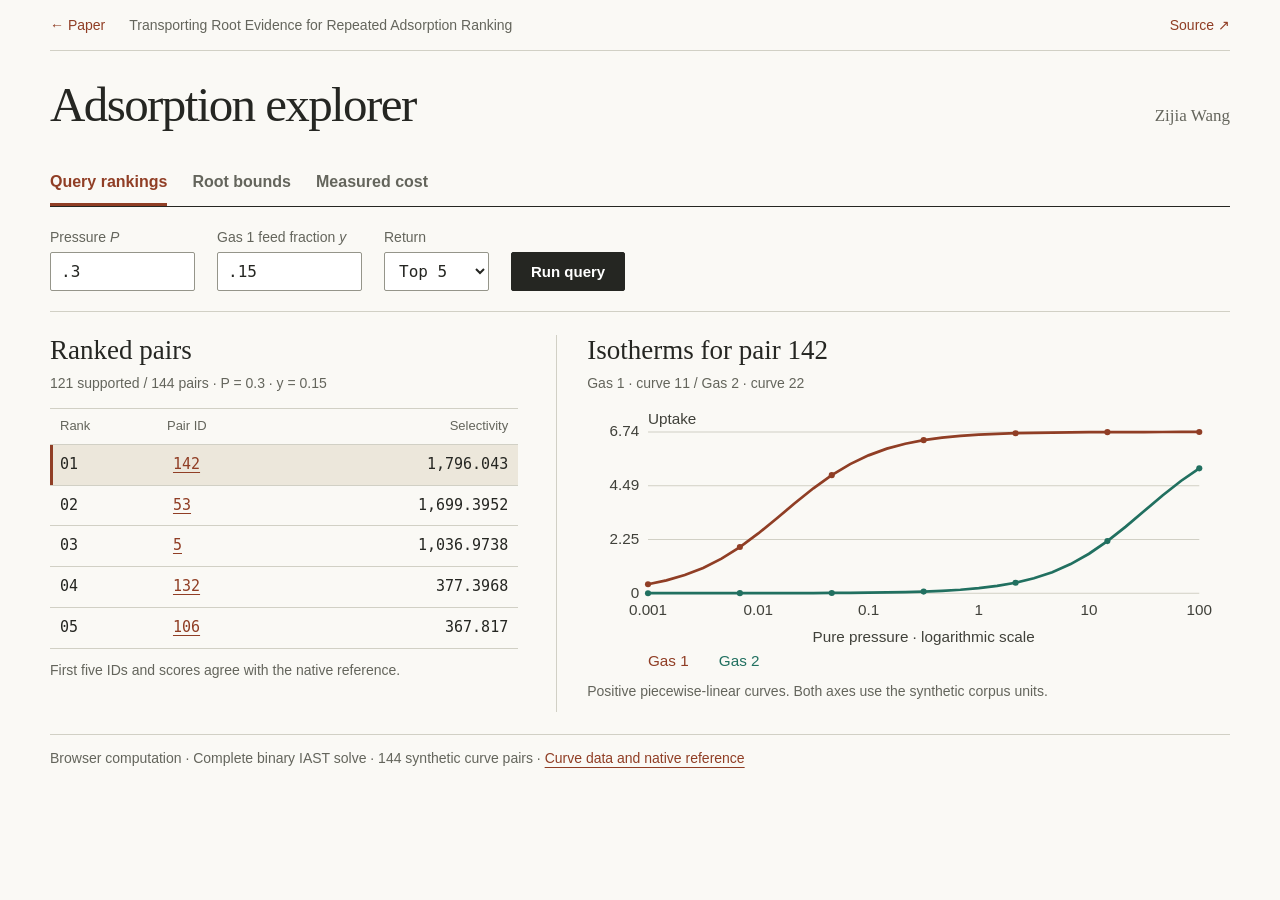
==== docs/explorer/index.html @ b8fac3f7 "Add interactive adsorption explorer with browser queries and benchmark inspection" ====
<!doctype html><html lang="en"><head><meta charset="utf-8"><meta name="viewport" content="width=device-width, initial-scale=1"><meta name="author" content="Zijia Wang"><title>Adsorption explorer · Zijia Wang</title><link rel="stylesheet" href="explorer.css"><script type="module" src="explorer.mjs"></script></head>
<body><header><a href="../">← Paper</a><span>Transporting Root Evidence for Repeated Adsorption Ranking</span><a href="https://github.com/OliverDOU776/Transporting-Root-Evidence-for-Repeated-Adsorption-Ranking">Source ↗</a></header>
<main><div class="mast"><h1>Adsorption explorer</h1><p>Zijia Wang</p></div>
<nav aria-label="Analysis view"><a href="#ranking">Query rankings</a><a href="#bounds">Root bounds</a><a href="#cost">Measured cost</a></nav>
<p id="load" role="status">Loading the curve pool and measurements…</p>
<section id="ranking" hidden><form id="query" class="strip"><label>Pressure <i>P</i><input name="pressure" type="number" step="any" min=".001" max="100" required value=".3"></label><label>Gas 1 feed fraction <i>y</i><input name="feed" type="number" step="any" min=".001" max=".999" required value=".15"></label><label>Return<select name="k"><option value="5">Top 5</option><option value="10">Top 10</option><option value="20">Top 20</option></select></label><button type="submit">Run query</button></form>
<div class="workspace"><article><h2>Ranked pairs</h2><p class="meta" id="query-meta"></p><table><thead><tr><th>Rank</th><th>Pair ID</th><th>Selectivity</th></tr></thead><tbody id="ranks"></tbody></table><p class="foot" id="match" aria-live="polite"></p></article><article class="plot"><h2 id="pair-title">Pure-gas isotherms</h2><p id="pair-meta" class="meta"></p><div id="curves"></div><p class="foot">Positive piecewise-linear curves. Both axes use the synthetic corpus units.</p></article></div>
<p class="source">Browser computation · Complete binary IAST solve · 144 synthetic curve pairs · <a href="../media/query-replay-data.json">Curve data and native reference</a></p></section>
<section id="bounds" hidden><div class="strip"><label>Destination pressure <i>P′</i><input id="dest" type="range" min=".5" max="2" step=".05" value="1.1"><output for="dest" id="dest-out"></output></label><label>Eligible score cutoff <i>τ</i><input id="cut" type="number" min=".05" max="10" step=".05" value="1"></label></div><div class="workspace"><article><h2>Source equilibrium</h2><p class="meta">Analytic Henry isotherms · equal feed</p><dl><dt>Curves</dt><dd>q₁(p) = p, q₂(p) = 2p</dd><dt>Pure pressure support</dt><dd>[0, 10]</dd><dt>Source pressure</dt><dd>1</dd><dt>Source root</dt><dd>x* = 1/3</dd></dl></article><article class="plot"><h2>Destination enclosure</h2><p class="meta">Adsorbed mole fraction of gas 1</p><div id="bound-plot"></div><p class="decision" id="verdict" aria-live="polite"></p></article></div><p class="source">Analytic calculation · The cutoff is assumed to come from an eligible ranking witness.</p></section>
<section id="cost" hidden><div class="strip"><label>Relation<select id="relation"><option value="crafted">CRAFTED · CO₂/N₂</option><option value="nist">NIST · CO₂/CH₄</option></select></label><label>Stream<select id="regime"><option value="near">Near</option><option value="far">Far</option></select></label><label>Return<select id="cost-k"><option value="1">Top 1</option><option value="50">Top 50</option></select></label><label>Query prefix<select id="prefix"><option>1</option><option>8</option><option>16</option><option>32</option><option selected>64</option></select></label></div><div class="workspace"><article><h2>Timing blocks</h2><p id="cost-meta" class="meta"></p><table><thead><tr><th>Block</th><th>Transport / LeanCap</th></tr></thead><tbody id="blocks"></tbody></table><p id="cost-note" class="foot" aria-live="polite"></p></article><article class="plot"><h2>Paid time by query prefix</h2><p class="meta">Within-block ratio · lower values favor Transport</p><div id="cost-plot"></div><p class="foot">Points show medians. Whiskers span the three paired technical blocks.</p></article></div><p class="source">Recorded measurements · Original near/far study · Preparation, acquisition and teardown included · <a href="https://github.com/OliverDOU776/Transporting-Root-Evidence-for-Repeated-Adsorption-Ranking/blob/main/evidence/published_results.csv">Source table</a></p></section></main>
</body></html>
---- docs/explorer/explorer.css ----
:root{--paper:#faf9f5;--ink:#252622;--soft:#64655c;--rule:#d1d0c5;--accent:#903e25;--green:#217060;--serif:Georgia,'STIX Two Text',serif;--sans:'Source Sans 3','Segoe UI',sans-serif;--mono:'IBM Plex Mono',Consolas,monospace}
*{box-sizing:border-box}body{margin:0;background:var(--paper);color:var(--ink);font:16px/1.45 var(--sans)}header,main{width:min(1180px,94%);margin:auto}header{display:flex;align-items:center;gap:24px;border-bottom:1px solid var(--rule);padding:15px 0;font-size:14px}header span{flex:1;color:var(--soft)}a{color:var(--accent);text-underline-offset:4px}header a,nav a{text-decoration:none}a:hover{text-decoration:underline}.mast{display:flex;align-items:baseline;justify-content:space-between;gap:18px;margin:27px 0 19px}.mast h1{font:normal clamp(32px,4.5vw,49px)/1.1 var(--serif);margin:0;letter-spacing:-1.6px}.mast p{color:var(--soft);font:17px var(--serif)}nav{display:flex;gap:25px;border-bottom:1px solid var(--ink)}nav a{padding:8px 0 10px;color:var(--soft);font-weight:600}nav a[aria-current=page]{color:var(--accent);border-bottom:3px solid}.strip{display:flex;align-items:end;gap:22px;flex-wrap:wrap;padding:20px 0;border-bottom:1px solid var(--rule)}label{display:block;font-size:14px;color:var(--soft)}input,select{display:block;margin-top:4px;height:39px;padding:6px 10px;border:1px solid #95958a;color:var(--ink);background:white;border-radius:2px;font:16px var(--mono)}input[type=number]{width:145px}select{min-width:105px}input[type=range]{display:inline-block;vertical-align:middle;margin-right:12px;width:225px;padding:0;accent-color:var(--accent)}button{font:600 15px var(--sans);cursor:pointer}button[type=submit]{background:var(--ink);color:white;padding:9px 19px;border:1px solid var(--ink);border-radius:2px;height:39px}button[type=submit]:hover{background:var(--accent)}a:focus-visible,button:focus-visible,input:focus-visible,select:focus-visible{outline:3px solid #aa613c;outline-offset:3px}.workspace{display:grid;grid-template-columns: minmax(320px,.82fr) minmax(400px,1.18fr);gap:38px;padding:23px 0 12px}.workspace article{min-width:0}.workspace h2{font:normal 27px/1.15 var(--serif);margin:0}.meta,.foot,.source{color:var(--soft);font-size:14px}.meta{margin:7px 0 15px}.foot{margin:11px 0}.source{border-top:1px solid var(--rule);padding-top:13px;margin:10px 0 24px}.plot{border-left:1px solid var(--rule);padding-left:30px}.plot svg{width:100%;height:auto;display:block}.plot svg text{font-family:var(--sans)}table{border-collapse:collapse;width:100%;font-variant-numeric:tabular-nums}td,th{padding:8px 10px;border-bottom:1px solid var(--rule);text-align:left}th{font-weight:500;font-size:13px;color:var(--soft);border-top:1px solid var(--rule)}td:last-child,th:last-child{text-align:right}td{font-family:var(--mono);font-size:15px}tr.selected{background:#ece7db}tr.selected td:first-child{box-shadow:inset 3px 0 var(--accent)}#ranks button{border:0;background:none;color:var(--accent);font:inherit;text-decoration:underline;text-underline-offset:3px}dl{margin:0}dt,dd{display:inline-block;width:52%;border-top:1px solid var(--rule);padding:10px 0;margin:0;font-size:14px}dd{width:48%;font-family:var(--mono)}.decision{border-top:1px solid var(--rule);padding:12px 0;font-size:16px}.decision strong{color:var(--accent)}output{font:18px var(--mono)}[hidden]{display:none!important}@media(max-width:760px){.workspace{grid-template-columns:1fr;gap:16px}.plot{border:0;padding:16px 0 0;border-top:1px solid var(--rule)}.mast{margin:20px 0 12px}.mast p,header span{display:none}header{justify-content:space-between}.strip{gap:14px}input[type=number]{width:115px}nav{gap:17px}nav a{font-size:14px}.workspace h2{font-size:24px}}@media(prefers-reduced-motion:reduce){*{scroll-behavior:auto}}
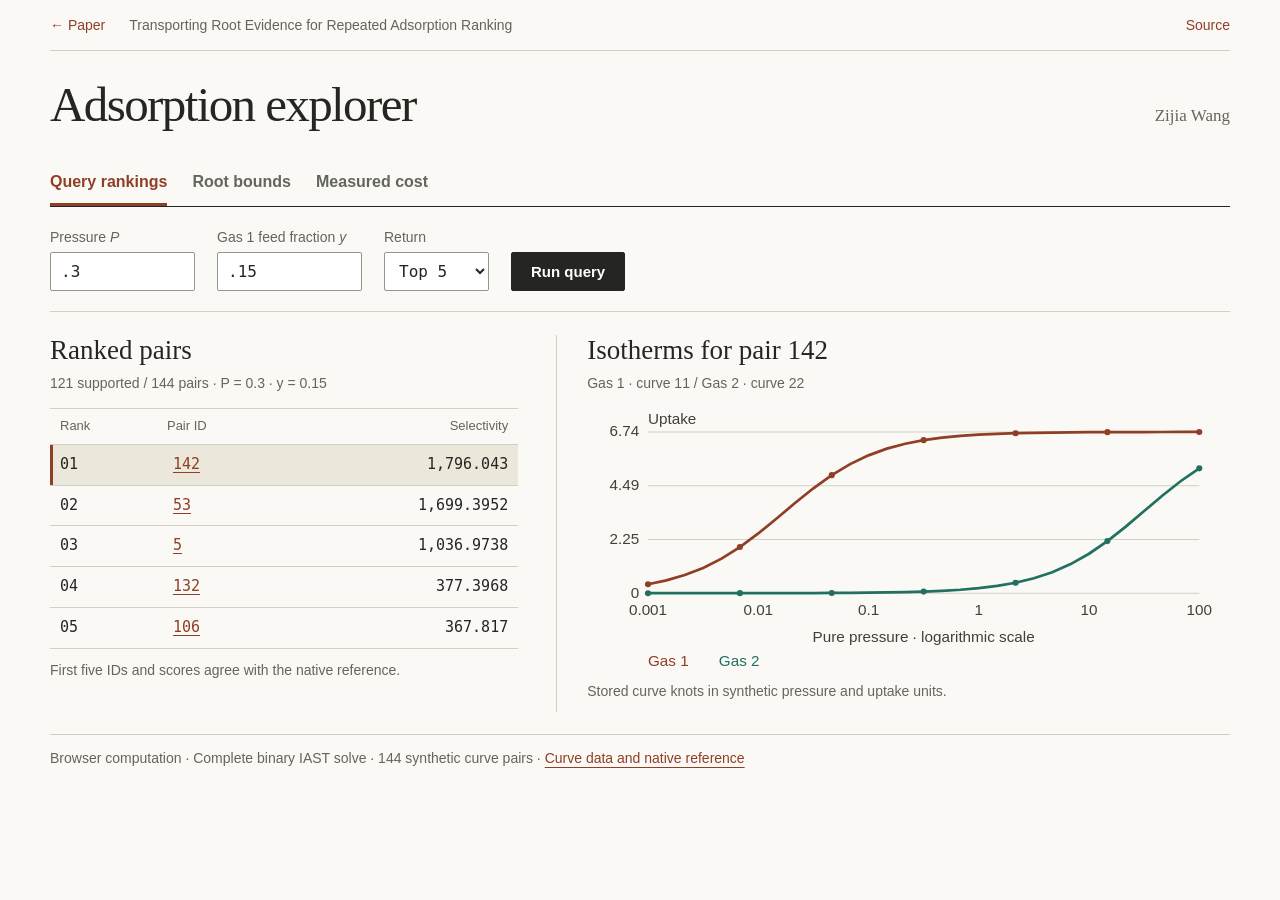
==== commit 334f39b9: "Record the interactive adsorption explorer and update the paper page Show browser queries, pair insp" ====
--- a/docs/explorer/index.html
+++ b/docs/explorer/index.html
@@ -1,11 +1,207 @@
-<!doctype html><html lang="en"><head><meta charset="utf-8"><meta name="viewport" content="width=device-width, initial-scale=1"><meta name="author" content="Zijia Wang"><title>Adsorption explorer · Zijia Wang</title><link rel="stylesheet" href="explorer.css"><script type="module" src="explorer.mjs"></script></head>
-<body><header><a href="../">← Paper</a><span>Transporting Root Evidence for Repeated Adsorption Ranking</span><a href="https://github.com/OliverDOU776/Transporting-Root-Evidence-for-Repeated-Adsorption-Ranking">Source ↗</a></header>
-<main><div class="mast"><h1>Adsorption explorer</h1><p>Zijia Wang</p></div>
-<nav aria-label="Analysis view"><a href="#ranking">Query rankings</a><a href="#bounds">Root bounds</a><a href="#cost">Measured cost</a></nav>
-<p id="load" role="status">Loading the curve pool and measurements…</p>
-<section id="ranking" hidden><form id="query" class="strip"><label>Pressure <i>P</i><input name="pressure" type="number" step="any" min=".001" max="100" required value=".3"></label><label>Gas 1 feed fraction <i>y</i><input name="feed" type="number" step="any" min=".001" max=".999" required value=".15"></label><label>Return<select name="k"><option value="5">Top 5</option><option value="10">Top 10</option><option value="20">Top 20</option></select></label><button type="submit">Run query</button></form>
-<div class="workspace"><article><h2>Ranked pairs</h2><p class="meta" id="query-meta"></p><table><thead><tr><th>Rank</th><th>Pair ID</th><th>Selectivity</th></tr></thead><tbody id="ranks"></tbody></table><p class="foot" id="match" aria-live="polite"></p></article><article class="plot"><h2 id="pair-title">Pure-gas isotherms</h2><p id="pair-meta" class="meta"></p><div id="curves"></div><p class="foot">Positive piecewise-linear curves. Both axes use the synthetic corpus units.</p></article></div>
-<p class="source">Browser computation · Complete binary IAST solve · 144 synthetic curve pairs · <a href="../media/query-replay-data.json">Curve data and native reference</a></p></section>
-<section id="bounds" hidden><div class="strip"><label>Destination pressure <i>P′</i><input id="dest" type="range" min=".5" max="2" step=".05" value="1.1"><output for="dest" id="dest-out"></output></label><label>Eligible score cutoff <i>τ</i><input id="cut" type="number" min=".05" max="10" step=".05" value="1"></label></div><div class="workspace"><article><h2>Source equilibrium</h2><p class="meta">Analytic Henry isotherms · equal feed</p><dl><dt>Curves</dt><dd>q₁(p) = p, q₂(p) = 2p</dd><dt>Pure pressure support</dt><dd>[0, 10]</dd><dt>Source pressure</dt><dd>1</dd><dt>Source root</dt><dd>x* = 1/3</dd></dl></article><article class="plot"><h2>Destination enclosure</h2><p class="meta">Adsorbed mole fraction of gas 1</p><div id="bound-plot"></div><p class="decision" id="verdict" aria-live="polite"></p></article></div><p class="source">Analytic calculation · The cutoff is assumed to come from an eligible ranking witness.</p></section>
-<section id="cost" hidden><div class="strip"><label>Relation<select id="relation"><option value="crafted">CRAFTED · CO₂/N₂</option><option value="nist">NIST · CO₂/CH₄</option></select></label><label>Stream<select id="regime"><option value="near">Near</option><option value="far">Far</option></select></label><label>Return<select id="cost-k"><option value="1">Top 1</option><option value="50">Top 50</option></select></label><label>Query prefix<select id="prefix"><option>1</option><option>8</option><option>16</option><option>32</option><option selected>64</option></select></label></div><div class="workspace"><article><h2>Timing blocks</h2><p id="cost-meta" class="meta"></p><table><thead><tr><th>Block</th><th>Transport / LeanCap</th></tr></thead><tbody id="blocks"></tbody></table><p id="cost-note" class="foot" aria-live="polite"></p></article><article class="plot"><h2>Paid time by query prefix</h2><p class="meta">Within-block ratio · lower values favor Transport</p><div id="cost-plot"></div><p class="foot">Points show medians. Whiskers span the three paired technical blocks.</p></article></div><p class="source">Recorded measurements · Original near/far study · Preparation, acquisition and teardown included · <a href="https://github.com/OliverDOU776/Transporting-Root-Evidence-for-Repeated-Adsorption-Ranking/blob/main/evidence/published_results.csv">Source table</a></p></section></main>
-</body></html>
+<!doctype html>
+<html lang="en">
+  <head>
+    <meta charset="utf-8" />
+    <meta name="viewport" content="width=device-width, initial-scale=1" />
+    <meta name="author" content="Zijia Wang" />
+    <title>Adsorption explorer · Zijia Wang</title>
+    <link rel="stylesheet" href="explorer.css" />
+    <script type="module" src="explorer.mjs"></script>
+  </head>
+  <body>
+    <header>
+      <a href="../">← Paper</a
+      ><span>Transporting Root Evidence for Repeated Adsorption Ranking</span
+      ><a
+        href="https://github.com/OliverDOU776/Transporting-Root-Evidence-for-Repeated-Adsorption-Ranking"
+        >Source</a
+      >
+    </header>
+    <main>
+      <div class="mast">
+        <h1>Adsorption explorer</h1>
+        <p>Zijia Wang</p>
+      </div>
+      <nav aria-label="Analysis view">
+        <a href="#ranking">Query rankings</a><a href="#bounds">Root bounds</a
+        ><a href="#cost">Measured cost</a>
+      </nav>
+      <p id="load" role="status">Loading the curve pool and measurements…</p>
+      <section id="ranking" hidden>
+        <form id="query" class="strip">
+          <label
+            >Pressure <i>P</i
+            ><input
+              name="pressure"
+              type="number"
+              step="any"
+              min=".001"
+              max="100"
+              required
+              value=".3" /></label
+          ><label
+            >Gas 1 feed fraction <i>y</i
+            ><input
+              name="feed"
+              type="number"
+              step="any"
+              min=".001"
+              max=".999"
+              required
+              value=".15" /></label
+          ><label
+            >Return<select name="k">
+              <option value="5">Top 5</option>
+              <option value="10">Top 10</option>
+              <option value="20">Top 20</option>
+            </select></label
+          ><button type="submit">Run query</button>
+        </form>
+        <div class="workspace">
+          <article>
+            <h2>Ranked pairs</h2>
+            <p class="meta" id="query-meta"></p>
+            <table>
+              <thead>
+                <tr>
+                  <th>Rank</th>
+                  <th>Pair ID</th>
+                  <th>Selectivity</th>
+                </tr>
+              </thead>
+              <tbody id="ranks"></tbody>
+            </table>
+            <p class="foot" id="match" aria-live="polite"></p>
+          </article>
+          <article class="plot">
+            <h2 id="pair-title">Pure-gas isotherms</h2>
+            <p id="pair-meta" class="meta"></p>
+            <div id="curves"></div>
+            <p class="foot">
+              Stored curve knots in synthetic pressure and uptake units.
+            </p>
+          </article>
+        </div>
+        <p class="source">
+          Browser computation · Complete binary IAST solve · 144 synthetic curve
+          pairs ·
+          <a href="../media/query-replay-data.json"
+            >Curve data and native reference</a
+          >
+        </p>
+      </section>
+      <section id="bounds" hidden>
+        <div class="strip">
+          <label
+            >Destination pressure <i>P′</i
+            ><input
+              id="dest"
+              type="range"
+              min=".5"
+              max="2"
+              step=".05"
+              value="1.1" /><output for="dest" id="dest-out"></output></label
+          ><label
+            >Eligible score cutoff <i>τ</i
+            ><input
+              id="cut"
+              type="number"
+              min=".05"
+              max="10"
+              step="any"
+              value="1"
+          /></label>
+        </div>
+        <div class="workspace">
+          <article>
+            <h2>Source equilibrium</h2>
+            <p class="meta">Analytic Henry isotherms · equal feed</p>
+            <dl>
+              <dt>Curves</dt>
+              <dd>q₁(p) = p, q₂(p) = 2p</dd>
+              <dt>Pure pressure support</dt>
+              <dd>[0, 10]</dd>
+              <dt>Source pressure</dt>
+              <dd>1</dd>
+              <dt>Source root</dt>
+              <dd>x* = 1/3</dd>
+            </dl>
+          </article>
+          <article class="plot">
+            <h2>Destination enclosure</h2>
+            <p class="meta">Adsorbed mole fraction of gas 1</p>
+            <div id="bound-plot"></div>
+            <p class="decision" id="verdict" aria-live="polite"></p>
+          </article>
+        </div>
+        <p class="source">
+          Analytic calculation · The cutoff is assumed to come from an eligible
+          ranking witness.
+        </p>
+      </section>
+      <section id="cost" hidden>
+        <div class="strip">
+          <label
+            >Relation<select id="relation">
+              <option value="crafted">CRAFTED · CO₂/N₂</option>
+              <option value="nist">NIST · CO₂/CH₄</option>
+            </select></label
+          ><label
+            >Stream<select id="regime">
+              <option value="near">Near</option>
+              <option value="far">Far</option>
+            </select></label
+          ><label
+            >Return<select id="cost-k">
+              <option value="1">Top 1</option>
+              <option value="50">Top 50</option>
+            </select></label
+          ><label
+            >Query prefix<select id="prefix">
+              <option>1</option>
+              <option>8</option>
+              <option>16</option>
+              <option>32</option>
+              <option selected>64</option>
+            </select></label
+          >
+        </div>
+        <div class="workspace">
+          <article>
+            <h2>Timing blocks</h2>
+            <p id="cost-meta" class="meta"></p>
+            <table>
+              <thead>
+                <tr>
+                  <th>Block</th>
+                  <th>Transport / LeanCap</th>
+                </tr>
+              </thead>
+              <tbody id="blocks"></tbody>
+            </table>
+            <p id="cost-note" class="foot" aria-live="polite"></p>
+          </article>
+          <article class="plot">
+            <h2>Paid time by query prefix</h2>
+            <p class="meta">
+              Within-block ratio · lower values favor Transport
+            </p>
+            <div id="cost-plot"></div>
+            <p class="foot">
+              Points show medians. Whiskers span the three paired technical
+              blocks.
+            </p>
+          </article>
+        </div>
+        <p class="source">
+          Recorded measurements · Original near/far study · Preparation,
+          acquisition and teardown included ·
+          <a
+            href="https://github.com/OliverDOU776/Transporting-Root-Evidence-for-Repeated-Adsorption-Ranking/blob/main/evidence/published_results.csv"
+            >Source table</a
+          >
+        </p>
+      </section>
+    </main>
+  </body>
+</html>
--- a/docs/explorer/explorer.css
+++ b/docs/explorer/explorer.css
@@ -1,2 +1,301 @@
-:root{--paper:#faf9f5;--ink:#252622;--soft:#64655c;--rule:#d1d0c5;--accent:#903e25;--green:#217060;--serif:Georgia,'STIX Two Text',serif;--sans:'Source Sans 3','Segoe UI',sans-serif;--mono:'IBM Plex Mono',Consolas,monospace}
-*{box-sizing:border-box}body{margin:0;background:var(--paper);color:var(--ink);font:16px/1.45 var(--sans)}header,main{width:min(1180px,94%);margin:auto}header{display:flex;align-items:center;gap:24px;border-bottom:1px solid var(--rule);padding:15px 0;font-size:14px}header span{flex:1;color:var(--soft)}a{color:var(--accent);text-underline-offset:4px}header a,nav a{text-decoration:none}a:hover{text-decoration:underline}.mast{display:flex;align-items:baseline;justify-content:space-between;gap:18px;margin:27px 0 19px}.mast h1{font:normal clamp(32px,4.5vw,49px)/1.1 var(--serif);margin:0;letter-spacing:-1.6px}.mast p{color:var(--soft);font:17px var(--serif)}nav{display:flex;gap:25px;border-bottom:1px solid var(--ink)}nav a{padding:8px 0 10px;color:var(--soft);font-weight:600}nav a[aria-current=page]{color:var(--accent);border-bottom:3px solid}.strip{display:flex;align-items:end;gap:22px;flex-wrap:wrap;padding:20px 0;border-bottom:1px solid var(--rule)}label{display:block;font-size:14px;color:var(--soft)}input,select{display:block;margin-top:4px;height:39px;padding:6px 10px;border:1px solid #95958a;color:var(--ink);background:white;border-radius:2px;font:16px var(--mono)}input[type=number]{width:145px}select{min-width:105px}input[type=range]{display:inline-block;vertical-align:middle;margin-right:12px;width:225px;padding:0;accent-color:var(--accent)}button{font:600 15px var(--sans);cursor:pointer}button[type=submit]{background:var(--ink);color:white;padding:9px 19px;border:1px solid var(--ink);border-radius:2px;height:39px}button[type=submit]:hover{background:var(--accent)}a:focus-visible,button:focus-visible,input:focus-visible,select:focus-visible{outline:3px solid #aa613c;outline-offset:3px}.workspace{display:grid;grid-template-columns: minmax(320px,.82fr) minmax(400px,1.18fr);gap:38px;padding:23px 0 12px}.workspace article{min-width:0}.workspace h2{font:normal 27px/1.15 var(--serif);margin:0}.meta,.foot,.source{color:var(--soft);font-size:14px}.meta{margin:7px 0 15px}.foot{margin:11px 0}.source{border-top:1px solid var(--rule);padding-top:13px;margin:10px 0 24px}.plot{border-left:1px solid var(--rule);padding-left:30px}.plot svg{width:100%;height:auto;display:block}.plot svg text{font-family:var(--sans)}table{border-collapse:collapse;width:100%;font-variant-numeric:tabular-nums}td,th{padding:8px 10px;border-bottom:1px solid var(--rule);text-align:left}th{font-weight:500;font-size:13px;color:var(--soft);border-top:1px solid var(--rule)}td:last-child,th:last-child{text-align:right}td{font-family:var(--mono);font-size:15px}tr.selected{background:#ece7db}tr.selected td:first-child{box-shadow:inset 3px 0 var(--accent)}#ranks button{border:0;background:none;color:var(--accent);font:inherit;text-decoration:underline;text-underline-offset:3px}dl{margin:0}dt,dd{display:inline-block;width:52%;border-top:1px solid var(--rule);padding:10px 0;margin:0;font-size:14px}dd{width:48%;font-family:var(--mono)}.decision{border-top:1px solid var(--rule);padding:12px 0;font-size:16px}.decision strong{color:var(--accent)}output{font:18px var(--mono)}[hidden]{display:none!important}@media(max-width:760px){.workspace{grid-template-columns:1fr;gap:16px}.plot{border:0;padding:16px 0 0;border-top:1px solid var(--rule)}.mast{margin:20px 0 12px}.mast p,header span{display:none}header{justify-content:space-between}.strip{gap:14px}input[type=number]{width:115px}nav{gap:17px}nav a{font-size:14px}.workspace h2{font-size:24px}}@media(prefers-reduced-motion:reduce){*{scroll-behavior:auto}}
+:root {
+  --paper: #faf9f5;
+  --ink: #252622;
+  --soft: #64655c;
+  --rule: #d1d0c5;
+  --accent: #903e25;
+  --green: #217060;
+  --serif: Georgia, "STIX Two Text", serif;
+  --sans: "Source Sans 3", "Segoe UI", sans-serif;
+  --mono: "IBM Plex Mono", Consolas, monospace;
+}
+* {
+  box-sizing: border-box;
+}
+body {
+  margin: 0;
+  background: var(--paper);
+  color: var(--ink);
+  font: 16px/1.45 var(--sans);
+}
+header,
+main {
+  width: min(1180px, 94%);
+  margin: auto;
+}
+header {
+  display: flex;
+  align-items: center;
+  gap: 24px;
+  border-bottom: 1px solid var(--rule);
+  padding: 15px 0;
+  font-size: 14px;
+}
+header span {
+  flex: 1;
+  color: var(--soft);
+}
+a {
+  color: var(--accent);
+  text-underline-offset: 4px;
+}
+header a,
+nav a {
+  text-decoration: none;
+}
+a:hover {
+  text-decoration: underline;
+}
+.mast {
+  display: flex;
+  align-items: baseline;
+  justify-content: space-between;
+  gap: 18px;
+  margin: 27px 0 19px;
+}
+.mast h1 {
+  font: normal clamp(32px, 4.5vw, 49px) / 1.1 var(--serif);
+  margin: 0;
+  letter-spacing: -1.6px;
+}
+.mast p {
+  color: var(--soft);
+  font: 17px var(--serif);
+}
+nav {
+  display: flex;
+  gap: 25px;
+  border-bottom: 1px solid var(--ink);
+}
+nav a {
+  padding: 8px 0 10px;
+  color: var(--soft);
+  font-weight: 600;
+}
+nav a[aria-current="page"] {
+  color: var(--accent);
+  border-bottom: 3px solid;
+}
+.strip {
+  display: flex;
+  align-items: end;
+  gap: 22px;
+  flex-wrap: wrap;
+  padding: 20px 0;
+  border-bottom: 1px solid var(--rule);
+}
+label {
+  display: block;
+  font-size: 14px;
+  color: var(--soft);
+}
+input,
+select {
+  display: block;
+  margin-top: 4px;
+  height: 39px;
+  padding: 6px 10px;
+  border: 1px solid #95958a;
+  color: var(--ink);
+  background: white;
+  border-radius: 2px;
+  font: 16px var(--mono);
+}
+input[type="number"] {
+  width: 145px;
+}
+select {
+  min-width: 105px;
+}
+input[type="range"] {
+  display: inline-block;
+  vertical-align: middle;
+  margin-right: 12px;
+  width: 225px;
+  padding: 0;
+  accent-color: var(--accent);
+}
+button {
+  font: 600 15px var(--sans);
+  cursor: pointer;
+}
+button[type="submit"] {
+  background: var(--ink);
+  color: white;
+  padding: 9px 19px;
+  border: 1px solid var(--ink);
+  border-radius: 2px;
+  height: 39px;
+}
+button[type="submit"]:hover {
+  background: var(--accent);
+}
+a:focus-visible,
+button:focus-visible,
+input:focus-visible,
+select:focus-visible {
+  outline: 3px solid #aa613c;
+  outline-offset: 3px;
+}
+.workspace {
+  display: grid;
+  grid-template-columns: minmax(320px, 0.82fr) minmax(400px, 1.18fr);
+  gap: 38px;
+  padding: 23px 0 12px;
+}
+.workspace article {
+  min-width: 0;
+}
+.workspace h2 {
+  font: normal 27px/1.15 var(--serif);
+  margin: 0;
+}
+.meta,
+.foot,
+.source {
+  color: var(--soft);
+  font-size: 14px;
+}
+.meta {
+  margin: 7px 0 15px;
+}
+.foot {
+  margin: 11px 0;
+}
+.source {
+  border-top: 1px solid var(--rule);
+  padding-top: 13px;
+  margin: 10px 0 24px;
+}
+.plot {
+  border-left: 1px solid var(--rule);
+  padding-left: 30px;
+}
+.plot svg {
+  width: 100%;
+  height: auto;
+  display: block;
+}
+.plot svg text {
+  font-family: var(--sans);
+}
+table {
+  border-collapse: collapse;
+  width: 100%;
+  font-variant-numeric: tabular-nums;
+}
+td,
+th {
+  padding: 8px 10px;
+  border-bottom: 1px solid var(--rule);
+  text-align: left;
+}
+th {
+  font-weight: 500;
+  font-size: 13px;
+  color: var(--soft);
+  border-top: 1px solid var(--rule);
+}
+td:last-child,
+th:last-child {
+  text-align: right;
+}
+td {
+  font-family: var(--mono);
+  font-size: 15px;
+}
+tr.selected {
+  background: #ece7db;
+}
+tr.selected td:first-child {
+  box-shadow: inset 3px 0 var(--accent);
+}
+#ranks button {
+  border: 0;
+  background: none;
+  color: var(--accent);
+  font: inherit;
+  text-decoration: underline;
+  text-underline-offset: 3px;
+}
+dl {
+  margin: 0;
+}
+dt,
+dd {
+  display: inline-block;
+  width: 52%;
+  border-top: 1px solid var(--rule);
+  padding: 10px 0;
+  margin: 0;
+  font-size: 14px;
+}
+dd {
+  width: 48%;
+  font-family: var(--mono);
+}
+.decision {
+  border-top: 1px solid var(--rule);
+  padding: 12px 0;
+  font-size: 16px;
+}
+.decision strong {
+  color: var(--accent);
+}
+output {
+  font: 18px var(--mono);
+}
+[hidden] {
+  display: none !important;
+}
+@media (max-width: 760px) {
+  .workspace {
+    grid-template-columns: 1fr;
+    gap: 16px;
+  }
+  .plot {
+    border: 0;
+    padding: 16px 0 0;
+    border-top: 1px solid var(--rule);
+  }
+  .mast {
+    margin: 20px 0 12px;
+  }
+  .mast p,
+  header span {
+    display: none;
+  }
+  header {
+    justify-content: space-between;
+  }
+  .strip {
+    gap: 14px;
+  }
+  input[type="number"] {
+    width: 115px;
+  }
+  nav {
+    gap: 17px;
+  }
+  nav a {
+    font-size: 14px;
+  }
+  .workspace h2 {
+    font-size: 24px;
+  }
+}
+@media (prefers-reduced-motion: reduce) {
+  * {
+    scroll-behavior: auto;
+  }
+}
+
+@media (max-width: 760px) {
+  nav {
+    position: sticky;
+    top: 0;
+    z-index: 2;
+    background: var(--paper);
+  }
+  section { scroll-margin-top: 52px; }
+}
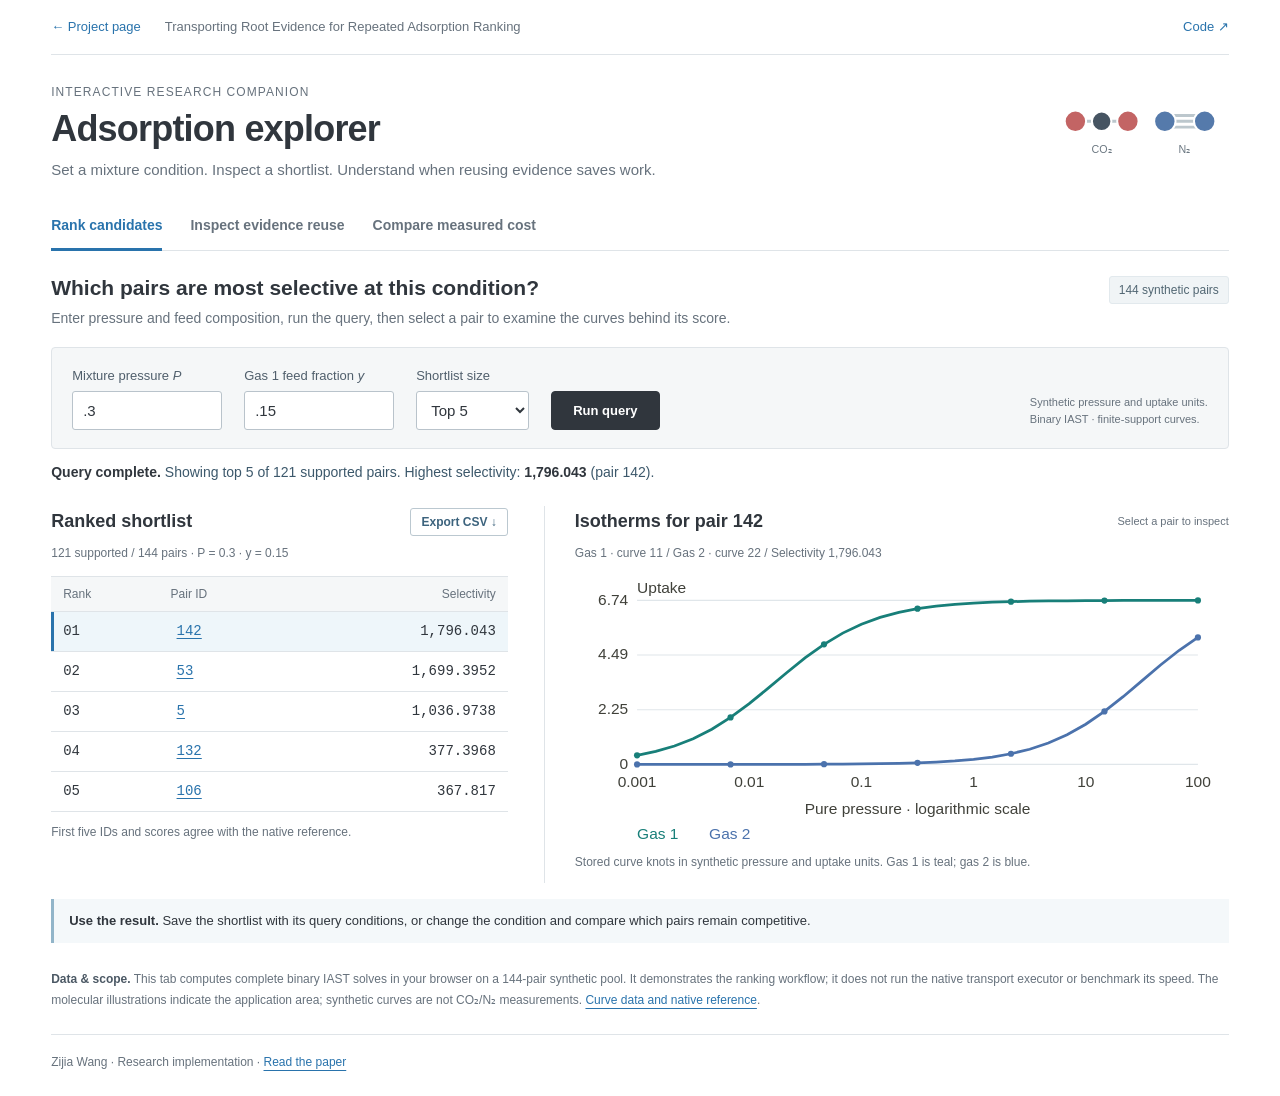
==== commit fb822ddf: "Restyle the academic paper page and adsorption screening workbench Add a schematic CO2/N2 illustrati" ====
--- a/docs/explorer/index.html
+++ b/docs/explorer/index.html
@@ -1,207 +1,85 @@
 <!doctype html>
 <html lang="en">
-  <head>
-    <meta charset="utf-8" />
-    <meta name="viewport" content="width=device-width, initial-scale=1" />
-    <meta name="author" content="Zijia Wang" />
-    <title>Adsorption explorer · Zijia Wang</title>
-    <link rel="stylesheet" href="explorer.css" />
-    <script type="module" src="explorer.mjs"></script>
-  </head>
-  <body>
-    <header>
-      <a href="../">← Paper</a
-      ><span>Transporting Root Evidence for Repeated Adsorption Ranking</span
-      ><a
-        href="https://github.com/OliverDOU776/Transporting-Root-Evidence-for-Repeated-Adsorption-Ranking"
-        >Source</a
-      >
-    </header>
-    <main>
-      <div class="mast">
-        <h1>Adsorption explorer</h1>
-        <p>Zijia Wang</p>
+<head>
+  <meta charset="utf-8" />
+  <meta name="viewport" content="width=device-width, initial-scale=1" />
+  <meta name="author" content="Zijia Wang" />
+  <meta name="description" content="Explore adsorption ranking, inspect transported numerical bounds, and compare the measured cost of repeated queries." />
+  <title>Adsorption explorer · Zijia Wang</title>
+  <link rel="icon" href="../assets/favicon.svg" type="image/svg+xml" />
+  <link rel="stylesheet" href="explorer.css" />
+  <script type="module" src="explorer.mjs"></script>
+</head>
+<body>
+  <a class="skip-link" href="#workbench">Skip to workbench</a>
+  <header>
+    <a href="../">← Project page</a>
+    <span>Transporting Root Evidence for Repeated Adsorption Ranking</span>
+    <a href="https://github.com/OliverDOU776/Transporting-Root-Evidence-for-Repeated-Adsorption-Ranking">Code ↗</a>
+  </header>
+  <main id="workbench">
+    <div class="mast">
+      <div><p class="eyebrow">Interactive research companion</p><h1>Adsorption explorer</h1><p class="intro">Set a mixture condition. Inspect a shortlist. Understand when reusing evidence saves work.</p></div>
+      <svg class="molecules" viewBox="0 0 180 70" role="img" aria-label="Illustrative carbon dioxide and nitrogen molecules"><g stroke="#bcc7cd" stroke-width="3"><path d="M22 24H76M112 24H157M112 30H157M112 18H157"/></g><g stroke="#fff" stroke-width="2"><circle cx="22" cy="24" r="11" fill="#c36464"/><circle cx="49" cy="24" r="10" fill="#465462"/><circle cx="76" cy="24" r="11" fill="#c36464"/><circle cx="114" cy="24" r="11" fill="#557aab"/><circle cx="155" cy="24" r="11" fill="#557aab"/></g><g fill="#6b7781" font-family="Arial,sans-serif" font-size="11" text-anchor="middle"><text x="49" y="57">CO₂</text><text x="134" y="57">N₂</text></g></svg>
+    </div>
+    <nav aria-label="Analysis view"><a href="#ranking">Rank candidates</a><a href="#bounds">Inspect evidence reuse</a><a href="#cost">Compare measured cost</a></nav>
+    <p id="load" role="status">Loading the curve pool and measurements…</p>
+    <section id="ranking" hidden aria-labelledby="ranking-heading">
+      <div class="task-heading"><div><h2 id="ranking-heading">Which pairs are most selective at this condition?</h2><p>Enter pressure and feed composition, run the query, then select a pair to examine the curves behind its score.</p></div><span class="dataset-tag">144 synthetic pairs</span></div>
+      <form id="query" class="strip">
+        <label>Mixture pressure <i>P</i><input name="pressure" aria-label="Mixture pressure P" type="number" step="any" min=".001" max="100" required value=".3" /></label>
+        <label>Gas 1 feed fraction <i>y</i><input name="feed" aria-label="Gas 1 feed fraction y" type="number" step="any" min=".001" max=".999" required value=".15" /></label>
+        <label>Shortlist size<select name="k" aria-label="Shortlist size"><option value="5">Top 5</option><option value="10">Top 10</option><option value="20">Top 20</option></select></label>
+        <button type="submit">Run query</button>
+        <p class="form-note">Synthetic pressure and uptake units.<br/>Binary IAST · finite-support curves.</p>
+      </form>
+      <div class="query-summary" id="query-summary" role="status" aria-live="polite"></div>
+      <div class="workspace">
+        <article>
+          <div class="article-heading"><h3>Ranked shortlist</h3><button id="export-results" class="secondary" type="button" disabled>Export CSV ↓</button></div>
+          <p class="meta" id="query-meta"></p>
+          <table><thead><tr><th scope="col">Rank</th><th scope="col">Pair ID</th><th scope="col">Selectivity</th></tr></thead><tbody id="ranks"></tbody></table>
+          <p class="foot" id="match" aria-live="polite"></p>
+          <p id="export-status" class="foot" role="status"></p>
+        </article>
+        <article class="plot">
+          <div class="article-heading"><h3 id="pair-title">Pure-gas isotherms</h3><span class="hint">Select a pair to inspect</span></div>
+          <p id="pair-meta" class="meta"></p><div id="curves"></div>
+          <p class="foot">Stored curve knots in synthetic pressure and uptake units. Gas 1 is teal; gas 2 is blue.</p>
+        </article>
       </div>
-      <nav aria-label="Analysis view">
-        <a href="#ranking">Query rankings</a><a href="#bounds">Root bounds</a
-        ><a href="#cost">Measured cost</a>
-      </nav>
-      <p id="load" role="status">Loading the curve pool and measurements…</p>
-      <section id="ranking" hidden>
-        <form id="query" class="strip">
-          <label
-            >Pressure <i>P</i
-            ><input
-              name="pressure"
-              type="number"
-              step="any"
-              min=".001"
-              max="100"
-              required
-              value=".3" /></label
-          ><label
-            >Gas 1 feed fraction <i>y</i
-            ><input
-              name="feed"
-              type="number"
-              step="any"
-              min=".001"
-              max=".999"
-              required
-              value=".15" /></label
-          ><label
-            >Return<select name="k">
-              <option value="5">Top 5</option>
-              <option value="10">Top 10</option>
-              <option value="20">Top 20</option>
-            </select></label
-          ><button type="submit">Run query</button>
-        </form>
-        <div class="workspace">
-          <article>
-            <h2>Ranked pairs</h2>
-            <p class="meta" id="query-meta"></p>
-            <table>
-              <thead>
-                <tr>
-                  <th>Rank</th>
-                  <th>Pair ID</th>
-                  <th>Selectivity</th>
-                </tr>
-              </thead>
-              <tbody id="ranks"></tbody>
-            </table>
-            <p class="foot" id="match" aria-live="polite"></p>
-          </article>
-          <article class="plot">
-            <h2 id="pair-title">Pure-gas isotherms</h2>
-            <p id="pair-meta" class="meta"></p>
-            <div id="curves"></div>
-            <p class="foot">
-              Stored curve knots in synthetic pressure and uptake units.
-            </p>
-          </article>
-        </div>
-        <p class="source">
-          Browser computation · Complete binary IAST solve · 144 synthetic curve
-          pairs ·
-          <a href="../media/query-replay-data.json"
-            >Curve data and native reference</a
-          >
-        </p>
-      </section>
-      <section id="bounds" hidden>
-        <div class="strip">
-          <label
-            >Destination pressure <i>P′</i
-            ><input
-              id="dest"
-              type="range"
-              min=".5"
-              max="2"
-              step=".05"
-              value="1.1" /><output for="dest" id="dest-out"></output></label
-          ><label
-            >Eligible score cutoff <i>τ</i
-            ><input
-              id="cut"
-              type="number"
-              min=".05"
-              max="10"
-              step="any"
-              value="1"
-          /></label>
-        </div>
-        <div class="workspace">
-          <article>
-            <h2>Source equilibrium</h2>
-            <p class="meta">Analytic Henry isotherms · equal feed</p>
-            <dl>
-              <dt>Curves</dt>
-              <dd>q₁(p) = p, q₂(p) = 2p</dd>
-              <dt>Pure pressure support</dt>
-              <dd>[0, 10]</dd>
-              <dt>Source pressure</dt>
-              <dd>1</dd>
-              <dt>Source root</dt>
-              <dd>x* = 1/3</dd>
-            </dl>
-          </article>
-          <article class="plot">
-            <h2>Destination enclosure</h2>
-            <p class="meta">Adsorbed mole fraction of gas 1</p>
-            <div id="bound-plot"></div>
-            <p class="decision" id="verdict" aria-live="polite"></p>
-          </article>
-        </div>
-        <p class="source">
-          Analytic calculation · The cutoff is assumed to come from an eligible
-          ranking witness.
-        </p>
-      </section>
-      <section id="cost" hidden>
-        <div class="strip">
-          <label
-            >Relation<select id="relation">
-              <option value="crafted">CRAFTED · CO₂/N₂</option>
-              <option value="nist">NIST · CO₂/CH₄</option>
-            </select></label
-          ><label
-            >Stream<select id="regime">
-              <option value="near">Near</option>
-              <option value="far">Far</option>
-            </select></label
-          ><label
-            >Return<select id="cost-k">
-              <option value="1">Top 1</option>
-              <option value="50">Top 50</option>
-            </select></label
-          ><label
-            >Query prefix<select id="prefix">
-              <option>1</option>
-              <option>8</option>
-              <option>16</option>
-              <option>32</option>
-              <option selected>64</option>
-            </select></label
-          >
-        </div>
-        <div class="workspace">
-          <article>
-            <h2>Timing blocks</h2>
-            <p id="cost-meta" class="meta"></p>
-            <table>
-              <thead>
-                <tr>
-                  <th>Block</th>
-                  <th>Transport / LeanCap</th>
-                </tr>
-              </thead>
-              <tbody id="blocks"></tbody>
-            </table>
-            <p id="cost-note" class="foot" aria-live="polite"></p>
-          </article>
-          <article class="plot">
-            <h2>Paid time by query prefix</h2>
-            <p class="meta">
-              Within-block ratio · lower values favor Transport
-            </p>
-            <div id="cost-plot"></div>
-            <p class="foot">
-              Points show medians. Whiskers span the three paired technical
-              blocks.
-            </p>
-          </article>
-        </div>
-        <p class="source">
-          Recorded measurements · Original near/far study · Preparation,
-          acquisition and teardown included ·
-          <a
-            href="https://github.com/OliverDOU776/Transporting-Root-Evidence-for-Repeated-Adsorption-Ranking/blob/main/evidence/published_results.csv"
-            >Source table</a
-          >
-        </p>
-      </section>
-    </main>
-  </body>
+      <div class="value-note" id="value-note"><strong>Use the result.</strong> Save the shortlist with its query conditions, or change the condition and compare which pairs remain competitive.</div>
+      <p class="source"><strong>Data &amp; scope.</strong> This tab computes complete binary IAST solves in your browser on a 144-pair synthetic pool. It demonstrates the ranking workflow; it does not run the native transport executor or benchmark its speed. The molecular illustrations indicate the application area; synthetic curves are not CO₂/N₂ measurements. <a href="../media/query-replay-data.json">Curve data and native reference</a>.</p>
+    </section>
+    <section id="bounds" hidden aria-labelledby="bounds-heading">
+      <div class="task-heading"><div><h2 id="bounds-heading">Can an earlier solve rule this pair out?</h2><p>Move the destination pressure or change the eligible cutoff. A bound below the cutoff permits exclusion without a fresh integral evaluation.</p></div><span class="dataset-tag">Exact analytic example</span></div>
+      <div class="strip">
+        <label>Destination pressure <i>P′</i><div class="range-control"><input id="dest" aria-label="Destination pressure P prime" type="range" min=".5" max="2" step=".05" value="1.1" /><output for="dest" id="dest-out"></output></div></label>
+        <label>Eligible score cutoff <i>τ</i><input id="cut" aria-label="Eligible score cutoff tau" type="number" min=".05" max="10" step="any" value="1" /></label>
+      </div>
+      <div class="workspace">
+        <article><h3>Evidence already available</h3><p class="meta">Analytic Henry isotherms · equal feed</p><dl><dt>Pure-gas curves</dt><dd>q₁(p) = p, q₂(p) = 2p</dd><dt>Pure pressure support</dt><dd>[0, 10]</dd><dt>Source pressure</dt><dd>1</dd><dt>Source root</dt><dd>x* = 1/3</dd></dl><p class="foot">The source root is exact. Its transported enclosure changes with the destination condition.</p></article>
+        <article class="plot"><h3>Transported destination enclosure</h3><p class="meta">Adsorbed mole fraction of gas 1</p><div id="bound-plot"></div><p class="decision" id="verdict" aria-live="polite"></p></article>
+      </div>
+      <div class="value-note"><strong>Why this matters.</strong> Reuse can remove a candidate before numerical integration. When the enclosure overlaps the cutoff, the executor needs a fresh numerical test.</div>
+      <p class="source"><strong>Data &amp; scope.</strong> Analytic calculation, not a timing measurement. The cutoff is assumed to come from an eligible ranking witness. Containment requires a genuine source enclosure and a supported destination equilibrium.</p>
+    </section>
+    <section id="cost" hidden aria-labelledby="cost-heading">
+      <div class="task-heading"><div><h2 id="cost-heading">Does reuse pay off for your query horizon?</h2><p>Choose a relation and stream, then compare one query with a longer run. The same preparation and acquisition costs remain charged.</p></div><span class="dataset-tag">Recorded paper measurements</span></div>
+      <div class="strip">
+        <label>Relation<select id="relation"><option value="crafted">CRAFTED · CO₂/N₂</option><option value="nist">NIST · CO₂/CH₄</option></select></label>
+        <label>Condition changes<select id="regime"><option value="near">Nearby states</option><option value="far">Distant states</option></select></label>
+        <label>Shortlist size<select id="cost-k"><option value="1">Top 1</option><option value="50">Top 50</option></select></label>
+        <label>Number of queries<select id="prefix"><option>1</option><option>8</option><option>16</option><option>32</option><option selected>64</option></select></label>
+      </div>
+      <div class="workspace">
+        <article><h3>Paired timing blocks</h3><p id="cost-meta" class="meta"></p><table><thead><tr><th scope="col">Block</th><th scope="col">Transport / LeanCap</th></tr></thead><tbody id="blocks"></tbody></table><p id="cost-note" class="decision" aria-live="polite"></p></article>
+        <article class="plot"><h3>Paid time across query horizons</h3><p class="meta">Ratio below 1 favors Transport · acquisition included</p><div id="cost-plot"></div><p class="foot">Points show medians. Whiskers span the three paired technical blocks, not confidence intervals.</p></article>
+      </div>
+      <div class="value-note" id="cost-value" aria-live="polite"></div>
+      <p class="source"><strong>Data &amp; scope.</strong> Recorded measurements from the original near/far study. Preparation, acquisition, query processing and teardown included. These values are not computed from the browser tab's synthetic pool. <a href="https://github.com/OliverDOU776/Transporting-Root-Evidence-for-Repeated-Adsorption-Ranking/blob/main/evidence/published_results.csv">Source table</a>.</p>
+    </section>
+    <footer>Zijia Wang · Research implementation · <a href="../assets/paper.pdf">Read the paper</a></footer>
+  </main>
+</body>
 </html>
--- a/docs/explorer/explorer.css
+++ b/docs/explorer/explorer.css
@@ -1,301 +1,6 @@
-:root {
-  --paper: #faf9f5;
-  --ink: #252622;
-  --soft: #64655c;
-  --rule: #d1d0c5;
-  --accent: #903e25;
-  --green: #217060;
-  --serif: Georgia, "STIX Two Text", serif;
-  --sans: "Source Sans 3", "Segoe UI", sans-serif;
-  --mono: "IBM Plex Mono", Consolas, monospace;
-}
-* {
-  box-sizing: border-box;
-}
-body {
-  margin: 0;
-  background: var(--paper);
-  color: var(--ink);
-  font: 16px/1.45 var(--sans);
-}
-header,
-main {
-  width: min(1180px, 94%);
-  margin: auto;
-}
-header {
-  display: flex;
-  align-items: center;
-  gap: 24px;
-  border-bottom: 1px solid var(--rule);
-  padding: 15px 0;
-  font-size: 14px;
-}
-header span {
-  flex: 1;
-  color: var(--soft);
-}
-a {
-  color: var(--accent);
-  text-underline-offset: 4px;
-}
-header a,
-nav a {
-  text-decoration: none;
-}
-a:hover {
-  text-decoration: underline;
-}
-.mast {
-  display: flex;
-  align-items: baseline;
-  justify-content: space-between;
-  gap: 18px;
-  margin: 27px 0 19px;
-}
-.mast h1 {
-  font: normal clamp(32px, 4.5vw, 49px) / 1.1 var(--serif);
-  margin: 0;
-  letter-spacing: -1.6px;
-}
-.mast p {
-  color: var(--soft);
-  font: 17px var(--serif);
-}
-nav {
-  display: flex;
-  gap: 25px;
-  border-bottom: 1px solid var(--ink);
-}
-nav a {
-  padding: 8px 0 10px;
-  color: var(--soft);
-  font-weight: 600;
-}
-nav a[aria-current="page"] {
-  color: var(--accent);
-  border-bottom: 3px solid;
-}
-.strip {
-  display: flex;
-  align-items: end;
-  gap: 22px;
-  flex-wrap: wrap;
-  padding: 20px 0;
-  border-bottom: 1px solid var(--rule);
-}
-label {
-  display: block;
-  font-size: 14px;
-  color: var(--soft);
-}
-input,
-select {
-  display: block;
-  margin-top: 4px;
-  height: 39px;
-  padding: 6px 10px;
-  border: 1px solid #95958a;
-  color: var(--ink);
-  background: white;
-  border-radius: 2px;
-  font: 16px var(--mono);
-}
-input[type="number"] {
-  width: 145px;
-}
-select {
-  min-width: 105px;
-}
-input[type="range"] {
-  display: inline-block;
-  vertical-align: middle;
-  margin-right: 12px;
-  width: 225px;
-  padding: 0;
-  accent-color: var(--accent);
-}
-button {
-  font: 600 15px var(--sans);
-  cursor: pointer;
-}
-button[type="submit"] {
-  background: var(--ink);
-  color: white;
-  padding: 9px 19px;
-  border: 1px solid var(--ink);
-  border-radius: 2px;
-  height: 39px;
-}
-button[type="submit"]:hover {
-  background: var(--accent);
-}
-a:focus-visible,
-button:focus-visible,
-input:focus-visible,
-select:focus-visible {
-  outline: 3px solid #aa613c;
-  outline-offset: 3px;
-}
-.workspace {
-  display: grid;
-  grid-template-columns: minmax(320px, 0.82fr) minmax(400px, 1.18fr);
-  gap: 38px;
-  padding: 23px 0 12px;
-}
-.workspace article {
-  min-width: 0;
-}
-.workspace h2 {
-  font: normal 27px/1.15 var(--serif);
-  margin: 0;
-}
-.meta,
-.foot,
-.source {
-  color: var(--soft);
-  font-size: 14px;
-}
-.meta {
-  margin: 7px 0 15px;
-}
-.foot {
-  margin: 11px 0;
-}
-.source {
-  border-top: 1px solid var(--rule);
-  padding-top: 13px;
-  margin: 10px 0 24px;
-}
-.plot {
-  border-left: 1px solid var(--rule);
-  padding-left: 30px;
-}
-.plot svg {
-  width: 100%;
-  height: auto;
-  display: block;
-}
-.plot svg text {
-  font-family: var(--sans);
-}
-table {
-  border-collapse: collapse;
-  width: 100%;
-  font-variant-numeric: tabular-nums;
-}
-td,
-th {
-  padding: 8px 10px;
-  border-bottom: 1px solid var(--rule);
-  text-align: left;
-}
-th {
-  font-weight: 500;
-  font-size: 13px;
-  color: var(--soft);
-  border-top: 1px solid var(--rule);
-}
-td:last-child,
-th:last-child {
-  text-align: right;
-}
-td {
-  font-family: var(--mono);
-  font-size: 15px;
-}
-tr.selected {
-  background: #ece7db;
-}
-tr.selected td:first-child {
-  box-shadow: inset 3px 0 var(--accent);
-}
-#ranks button {
-  border: 0;
-  background: none;
-  color: var(--accent);
-  font: inherit;
-  text-decoration: underline;
-  text-underline-offset: 3px;
-}
-dl {
-  margin: 0;
-}
-dt,
-dd {
-  display: inline-block;
-  width: 52%;
-  border-top: 1px solid var(--rule);
-  padding: 10px 0;
-  margin: 0;
-  font-size: 14px;
-}
-dd {
-  width: 48%;
-  font-family: var(--mono);
-}
-.decision {
-  border-top: 1px solid var(--rule);
-  padding: 12px 0;
-  font-size: 16px;
-}
-.decision strong {
-  color: var(--accent);
-}
-output {
-  font: 18px var(--mono);
-}
-[hidden] {
-  display: none !important;
-}
-@media (max-width: 760px) {
-  .workspace {
-    grid-template-columns: 1fr;
-    gap: 16px;
-  }
-  .plot {
-    border: 0;
-    padding: 16px 0 0;
-    border-top: 1px solid var(--rule);
-  }
-  .mast {
-    margin: 20px 0 12px;
-  }
-  .mast p,
-  header span {
-    display: none;
-  }
-  header {
-    justify-content: space-between;
-  }
-  .strip {
-    gap: 14px;
-  }
-  input[type="number"] {
-    width: 115px;
-  }
-  nav {
-    gap: 17px;
-  }
-  nav a {
-    font-size: 14px;
-  }
-  .workspace h2 {
-    font-size: 24px;
-  }
-}
-@media (prefers-reduced-motion: reduce) {
-  * {
-    scroll-behavior: auto;
-  }
-}
-
-@media (max-width: 760px) {
-  nav {
-    position: sticky;
-    top: 0;
-    z-index: 2;
-    background: var(--paper);
-  }
-  section { scroll-margin-top: 52px; }
-}
+:root{--paper:#fff;--ink:#30363d;--soft:#67727d;--rule:#dfe4e8;--accent:#2973ac;--green:#187f79;--blue:#4b72ac;--sans:Arial,"Helvetica Neue","Segoe UI",sans-serif;--mono:"SFMono-Regular",Consolas,monospace}
+*{box-sizing:border-box}body{margin:0;background:var(--paper);color:var(--ink);font:16px/1.5 var(--sans)}header,main{width:min(1180px,92%);margin:auto}header{display:flex;align-items:center;gap:24px;border-bottom:1px solid var(--rule);padding:17px 0;font-size:13px}header span{flex:1;color:var(--soft)}a{color:var(--accent);text-underline-offset:4px}header a,nav a{text-decoration:none}a:hover{text-decoration:underline}.skip-link{position:absolute;left:10px;top:-80px;padding:10px;background:#fff}.skip-link:focus{top:10px;z-index:10}.mast{display:flex;align-items:center;justify-content:space-between;gap:28px;padding:28px 0 24px}.eyebrow{font-size:12px;letter-spacing:.09em;text-transform:uppercase;color:var(--soft);margin:0 0 6px}.mast h1{font-size:36px;line-height:1.2;margin:0;font-weight:600;letter-spacing:-.8px}.intro{font-size:15px;color:var(--soft);margin:9px 0 0}.molecules{width:175px;flex-shrink:0}nav{display:flex;gap:28px;border-bottom:1px solid var(--rule)}nav a{padding:10px 0 12px;color:var(--soft);font-size:14px;font-weight:600}nav a[aria-current="page"]{color:var(--accent);border-bottom:3px solid var(--accent);margin-bottom:-1px}.task-heading{display:flex;align-items:flex-start;justify-content:space-between;gap:24px;padding:23px 0 18px}.task-heading h2{font-size:21px;line-height:1.35;font-weight:600;margin:0 0 5px}.task-heading p{font-size:14px;color:var(--soft);margin:0;max-width:800px}.dataset-tag{white-space:nowrap;color:#526773;background:#f0f4f6;border:1px solid #e2e9ed;border-radius:3px;font-size:12px;padding:4px 9px;margin-top:2px}.strip{display:flex;align-items:end;gap:22px;flex-wrap:wrap;padding:18px 20px;background:#f5f7f8;border:1px solid var(--rule);border-radius:4px}label{display:block;font-size:13px;font-weight:500;color:#505f6c}input,select{display:block;margin-top:6px;height:39px;padding:6px 10px;border:1px solid #b9c3cb;color:var(--ink);background:white;border-radius:3px;font:15px var(--sans)}input[type="number"]{width:150px}select{min-width:113px}input[type="range"]{width:245px;padding:0;margin:0;accent-color:var(--green)}.range-control{display:flex;gap:14px;align-items:center;margin-top:7px;height:39px}button{font:600 13px var(--sans);cursor:pointer}button[type="submit"]{background:var(--ink);color:white;padding:9px 21px;border:1px solid var(--ink);border-radius:4px;height:39px}button[type="submit"]:hover{background:#43505c}.secondary{border:1px solid #bbc8d0;border-radius:3px;background:white;color:#3c637d;padding:6px 10px;font-size:12px}.secondary:hover{background:#edf4f8}.secondary:disabled{cursor:default;opacity:.5}.form-note{margin:0 0 1px auto;font-size:11px;color:var(--soft);line-height:1.6}a:focus-visible,button:focus-visible,input:focus-visible,select:focus-visible{outline:3px solid #5f9dc5;outline-offset:3px}.query-summary{padding:13px 0 0;font-size:14px;color:#3c586b}.query-summary strong{color:var(--ink)}.workspace{display:grid;grid-template-columns:minmax(305px,.8fr) minmax(400px,1.2fr);gap:36px;padding:23px 0 16px}.workspace article{min-width:0}.article-heading{display:flex;align-items:center;justify-content:space-between;gap:10px;min-height:31px}.workspace h3{font-size:18px;line-height:1.25;font-weight:600;margin:0}.hint{font-size:11px;color:var(--soft)}.meta,.foot,.source{color:var(--soft);font-size:12px}.meta{margin:7px 0 14px}.foot{margin:11px 0;line-height:1.6}.source{padding-top:14px;margin:12px 0 24px;line-height:1.7}.source strong{color:#4b5864}.plot{border-left:1px solid var(--rule);padding-left:30px}.plot svg{width:100%;height:auto;display:block}.plot svg text{font-family:var(--sans)}table{border-collapse:collapse;width:100%;font-variant-numeric:tabular-nums}td,th{padding:8px 12px;border-bottom:1px solid var(--rule);text-align:left}th{font-weight:500;font-size:12px;color:var(--soft);background:#f5f7f8;border-top:1px solid var(--rule)}td:last-child,th:last-child{text-align:right}td{font-family:var(--mono);font-size:14px}tr.selected{background:#eef6fa}tr.selected td:first-child{box-shadow:inset 3px 0 var(--accent)}#ranks button{border:0;background:none;color:var(--accent);font:inherit;text-decoration:underline;text-underline-offset:3px}dl{margin:0;display:grid;grid-template-columns:1fr 1fr}dt,dd{border-top:1px solid var(--rule);padding:11px 0;margin:0;font-size:13px}dd{font-family:var(--mono);font-size:12px}.decision{border-top:1px solid var(--rule);padding:12px 0;font-size:14px}.decision strong{color:var(--green)}.decision[data-outcome="refine"] strong{color:#8b671a}output{font:15px var(--mono);min-width:40px}.value-note{background:#f4f8fa;border-left:3px solid #92b5c9;padding:11px 15px;font-size:13px;line-height:1.7}.value-note strong{font-weight:600}footer{padding:18px 0 25px;border-top:1px solid var(--rule);color:var(--soft);font-size:12px}[hidden]{display:none!important}
+@media(max-width:900px){.form-note{display:none}.hint{display:none}.dataset-tag{white-space:normal;text-align:center}.workspace{gap:24px}.plot{padding-left:24px}}
+@media(max-width:760px){header,main{width:92%}header{justify-content:space-between}header span{display:none}.mast{padding:22px 0 20px}.mast h1{font-size:29px}.molecules{width:105px}.intro{font-size:13px}.eyebrow{font-size:10px}nav{gap:19px;position:sticky;top:0;z-index:2;background:#fff}nav a{font-size:12px}.task-heading{display:block;padding:20px 0 16px}.task-heading h2{font-size:19px}.task-heading p{font-size:13px}.dataset-tag{display:inline-block;margin-top:11px}.strip{gap:15px;padding:15px}.strip label{font-size:12px}input[type="number"]{width:130px}input[type="range"]{width:190px}.workspace{grid-template-columns:1fr;gap:20px;padding:20px 0 16px}.plot{border-left:0;padding:19px 0 0;border-top:1px solid var(--rule)}.workspace h3{font-size:18px}.plot .meta{margin-bottom:12px}.form-note{display:none}.query-summary{font-size:13px}.source{font-size:11px}section{scroll-margin-top:50px}}
+@media(max-width:390px){.molecules{display:none}nav{gap:15px}nav a{font-size:11px}input[type="number"]{width:119px}.strip{gap:12px}.task-heading h2{font-size:18px}}
+@media(prefers-reduced-motion:reduce){*{scroll-behavior:auto}}
